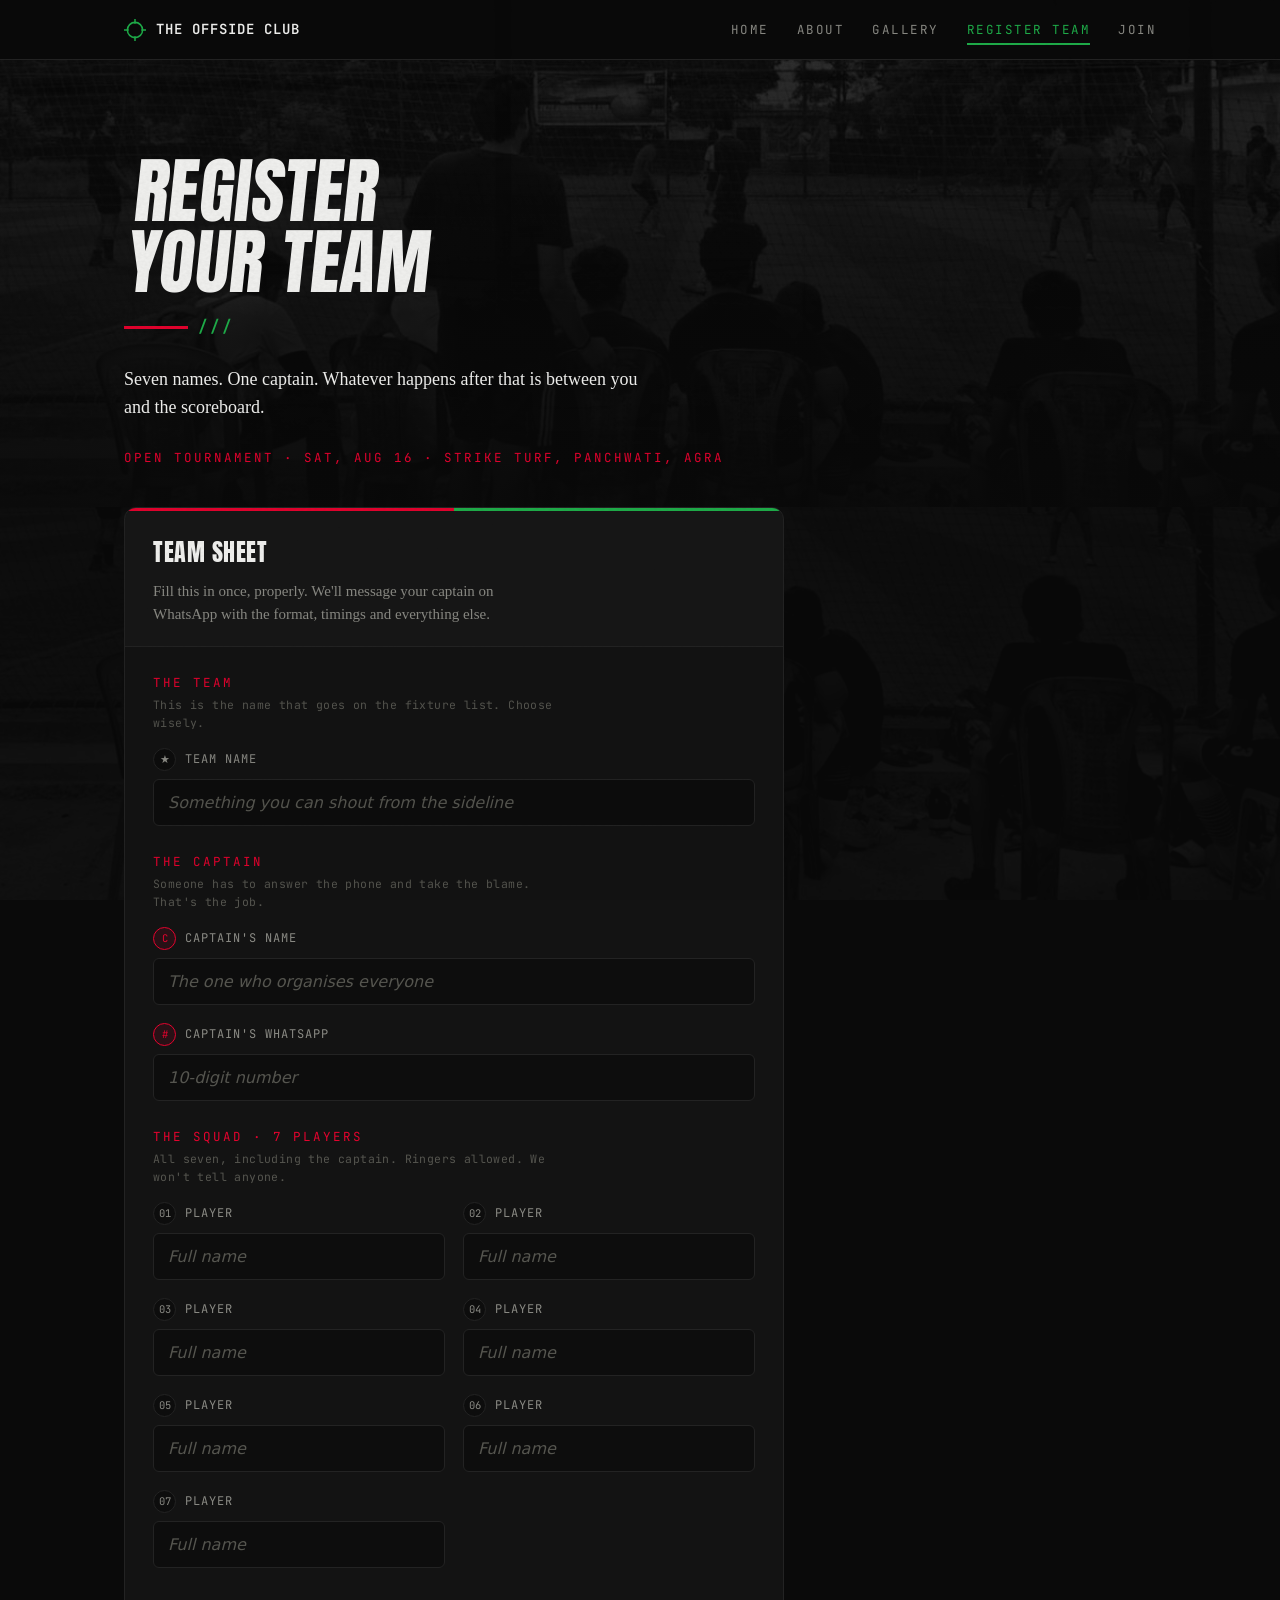
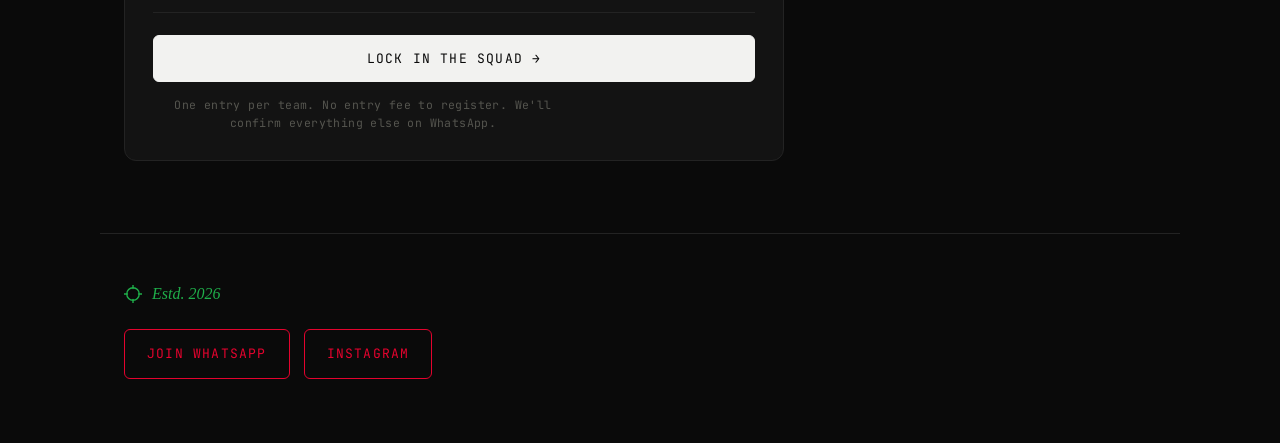
==== register-team.html @ a3da5d03 "The Offside Club website Static five-page site with a Supabase-backed admin panel.  - Home, About, G" ====
<!DOCTYPE html>
<html lang="en">
<head>
<meta charset="UTF-8">
<meta name="viewport" content="width=device-width, initial-scale=1.0">
<title>Register Your Team | The Offside Club</title>
<meta name="description" content="Register your team for The Offside Club Open Tournament, Saturday August 16, Strike Turf, Panchwati, Agra. All levels welcome.">
<link rel="stylesheet" href="style.css">
<script src="cms-config.js" defer></script>
<script src="cms.js" defer></script>
<script src="app.js" defer></script>
</head>
<body>

<svg class="grain" viewBox="0 0 400 400" preserveAspectRatio="none">
  <defs><filter id="grainF"><feTurbulence type="fractalNoise" baseFrequency="0.85" numOctaves="2" stitchTiles="stitch"/><feColorMatrix type="matrix" values="0 0 0 0 0  0 0 0 0 0  0 0 0 0 0  0 0 0 1 0"/></filter></defs>
  <rect width="400" height="400" filter="url(#grainF)"/>
</svg>

<nav class="nav">
  <div class="nav-inner">
    <a class="brand" href="index.html">
      <svg class="crosshair" width="22" height="22" viewBox="0 0 26 26" aria-hidden="true"><g stroke="#1FAE4A" stroke-width="1.8" stroke-linecap="round"><circle cx="13" cy="13" r="9" fill="none"/><line x1="13" y1="0" x2="13" y2="5"/><line x1="13" y1="21" x2="13" y2="26"/><line x1="0" y1="13" x2="5" y2="13"/><line x1="21" y1="13" x2="26" y2="13"/></g></svg>
      <span class="brand-word">THE OFFSIDE CLUB</span>
    </a>
    <button class="navtoggle" aria-label="Menu">☰</button>
    <ul class="navlinks">
      <li><a href="index.html">Home</a></li>
      <li><a href="about.html">About</a></li>
      <li><a href="gallery.html">Gallery</a></li>
      <li><a href="register-team.html" class="active">Register Team</a></li>
      <li><a href="join.html">Join</a></li>
    </ul>
  </div>
</nav>

<main>

<header class="hero">
 <div class="wrap">
  <h1 class="display" style="font-size:clamp(40px,7vw,72px);" data-cms-html="reg.h1">REGISTER<br>YOUR TEAM</h1>
  <div class="rule"><div class="bar"></div><span class="slash">///</span></div>
  <p class="lede" data-cms="reg.lede">Seven names. One captain. Whatever happens after that is between you and the scoreboard.</p>
  <span class="eyebrow hero-tag" data-cms="reg.tag">Open Tournament · Sat, Aug 16 · Strike Turf, Panchwati, Agra</span>
 </div>
</header>

<section class="wrap" style="border-bottom:none; padding-top:0;">
  <form class="form-shell" action="https://formspree.io/f/mykranqr" method="POST">

    <div class="form-head">
      <h2 data-cms="reg.form.title">TEAM SHEET</h2>
      <p data-cms="reg.form.p">Fill this in once, properly. We'll message your captain on WhatsApp with the format, timings and everything else.</p>
    </div>

    <div class="form-body">

      <div class="form-section">
        <span class="eyebrow" data-cms="reg.s1.eyebrow">The Team</span>
        <p class="hint" data-cms="reg.s1.hint">This is the name that goes on the fixture list. Choose wisely.</p>

        <div class="field">
          <label for="team"><span class="jersey">★</span> Team Name</label>
          <input type="text" id="team" name="team_name" placeholder="Something you can shout from the sideline" required>
        </div>
      </div>

      <div class="form-section">
        <span class="eyebrow" data-cms="reg.s2.eyebrow">The Captain</span>
        <p class="hint" data-cms="reg.s2.hint">Someone has to answer the phone and take the blame. That's the job.</p>

        <div class="field">
          <label for="captain_name"><span class="jersey armband">C</span> Captain's Name</label>
          <input type="text" id="captain_name" name="captain_name" placeholder="The one who organises everyone" required>
        </div>
        <div class="field">
          <label for="captain_whatsapp"><span class="jersey armband">#</span> Captain's WhatsApp</label>
          <input type="tel" id="captain_whatsapp" name="captain_whatsapp" inputmode="tel" autocomplete="tel" placeholder="10-digit number" required>
        </div>
      </div>

      <div class="form-section">
        <span class="eyebrow" data-cms="reg.s3.eyebrow">The Squad · 7 Players</span>
        <p class="hint" data-cms="reg.s3.hint">All seven, including the captain. Ringers allowed. We won't tell anyone.</p>

        <div class="squad-grid">
          <div class="field"><label for="p1"><span class="jersey">01</span> Player</label><input type="text" id="p1" name="player_1" placeholder="Full name" required></div>
          <div class="field"><label for="p2"><span class="jersey">02</span> Player</label><input type="text" id="p2" name="player_2" placeholder="Full name" required></div>
          <div class="field"><label for="p3"><span class="jersey">03</span> Player</label><input type="text" id="p3" name="player_3" placeholder="Full name" required></div>
          <div class="field"><label for="p4"><span class="jersey">04</span> Player</label><input type="text" id="p4" name="player_4" placeholder="Full name" required></div>
          <div class="field"><label for="p5"><span class="jersey">05</span> Player</label><input type="text" id="p5" name="player_5" placeholder="Full name" required></div>
          <div class="field"><label for="p6"><span class="jersey">06</span> Player</label><input type="text" id="p6" name="player_6" placeholder="Full name" required></div>
          <div class="field"><label for="p7"><span class="jersey">07</span> Player</label><input type="text" id="p7" name="player_7" placeholder="Full name" required></div>
        </div>
      </div>

      <div class="form-foot">
        <button type="submit" class="btn solid" data-cms="reg.btn">Lock In The Squad →</button>
        <p class="hint" data-cms="reg.note">One entry per team. No entry fee to register. We'll confirm everything else on WhatsApp.</p>
      </div>

    </div>
  </form>
</section>

</main>

<footer class="wrap">
  <div class="footer-signature">
    <svg width="18" height="18" viewBox="0 0 26 26" aria-hidden="true"><g stroke="#1FAE4A" stroke-width="2" stroke-linecap="round"><circle cx="13" cy="13" r="9" fill="none"/><line x1="13" y1="0" x2="13" y2="5"/><line x1="13" y1="21" x2="13" y2="26"/><line x1="0" y1="13" x2="5" y2="13"/><line x1="21" y1="13" x2="26" y2="13"/></g></svg>
    Estd. 2026
  </div>
  <div class="footer-links">
    <a class="btn" href="https://chat.whatsapp.com/CTaRtjwTQTb9jP2LODt9ru" target="_blank" rel="noopener">Join WhatsApp</a>
    <a class="btn" href="https://instagram.com/offsideclub.toc" target="_blank" rel="noopener">Instagram</a>
  </div>
</footer>

</body>
</html>
---- style.css ----
@import url('https://fonts.googleapis.com/css2?family=Anton&family=JetBrains+Mono:ital,wght@0,400;0,600;1,400&display=swap');

:root {
  --ink: #0A0A0A;
  --card: #131313;
  --red: #E4032E;
  --green: #1FAE4A;
  --chalk: #F2F2F0;
  --steel: #8a8a84;
  --steel-dim: #55554f;
  --border: #232323;
  --max: 1080px;
  --pad: 24px;
  --sect: 72px;
  --ease: cubic-bezier(0.22, 0.61, 0.36, 1);
  --sans: 'JetBrains Mono', ui-monospace, SFMono-Regular, Menlo, monospace;
  --ui: system-ui, -apple-system, 'Segoe UI', Roboto, sans-serif;
}

* { box-sizing: border-box; }
html { scroll-behavior: smooth; -webkit-text-size-adjust: 100%; }
section[id] { scroll-margin-top: 90px; }
body {
  margin: 0;
  background: var(--ink);
  color: var(--chalk);
  font-family: Georgia, 'Times New Roman', serif;
  line-height: 1.55;
  -webkit-font-smoothing: antialiased;
  position: relative;
  overflow-x: clip;
}

/* Site-wide photo wash. Deliberately very faint and fixed in place, so it
   reads as atmosphere behind the content rather than competing with text.
   Turn it up/down with the opacity, or delete this block to remove it. */
body::before {
  content: "";
  position: fixed; inset: 0;
  background: url('photos/hero-bg.jpg') center/cover no-repeat;
  filter: grayscale(1) contrast(1.05);
  opacity: 0.06;
  pointer-events: none;
  z-index: 0;
}
main, footer { position: relative; z-index: 1; }

/* film grain, sits over everything, decorative only */
.grain {
  position: fixed; inset: 0; width: 100%; height: 100%;
  pointer-events: none; z-index: 999; opacity: 0.05;
}

a { color: inherit; }

/* Horizontal padding only. Vertical padding is owned by section/header/footer.
   Using longhand keeps .wrap from clobbering their vertical rhythm. */
.wrap {
  max-width: var(--max);
  margin: 0 auto;
  padding-left: var(--pad);
  padding-right: var(--pad);
}

:focus-visible { outline: 2px solid var(--green); outline-offset: 3px; border-radius: 2px; }

/* ---------- Nav ---------- */
.nav {
  position: sticky; top: 0; z-index: 100;
  background: rgba(10,10,10,0.88);
  backdrop-filter: blur(6px);
  border-bottom: 1px solid var(--border);
  transition: border-color 0.3s, background 0.3s;
}
.nav.scrolled { background: rgba(10,10,10,0.96); border-bottom-color: #2e2e2e; }
.nav-inner {
  max-width: var(--max); margin: 0 auto;
  padding: 14px var(--pad);
  display: flex; align-items: center; justify-content: space-between;
}
.brand { display: flex; align-items: center; gap: 10px; text-decoration: none; }
.brand-word {
  font-family: var(--sans); font-weight: 600;
  font-size: 14px; letter-spacing: 1px; color: var(--chalk);
  transition: letter-spacing 0.3s var(--ease);
}
.brand:hover .brand-word { letter-spacing: 2px; }
.crosshair { flex-shrink: 0; transition: transform 0.5s var(--ease); }
.brand:hover .crosshair { transform: rotate(90deg); }
.crosshair.spin-in { animation: lockOn 0.9s ease-out; }
@keyframes lockOn {
  0% { opacity: 0; transform: scale(1.8); filter: drop-shadow(0 0 0 var(--green)); }
  60% { opacity: 1; transform: scale(0.92); filter: drop-shadow(0 0 6px var(--green)); }
  100% { opacity: 1; transform: scale(1); filter: drop-shadow(0 0 0 var(--green)); }
}

.navlinks { display: flex; gap: 28px; list-style: none; margin: 0; padding: 0; }
.navlinks a {
  position: relative;
  font-family: var(--sans); font-size: 12.5px;
  letter-spacing: 1.5px; text-decoration: none; color: var(--steel);
  text-transform: uppercase; transition: color 0.2s;
  padding: 6px 0; display: inline-block;
}
.navlinks a::after {
  content: ""; position: absolute; left: 0; bottom: 0;
  height: 2px; width: 100%; background: var(--red);
  transform: scaleX(0); transform-origin: right;
  transition: transform 0.3s var(--ease);
}
.navlinks a:hover::after { transform: scaleX(1); transform-origin: left; }
.navlinks a:hover { color: var(--chalk); }
.navlinks a.active { color: var(--green); }
.navlinks a.active::after { background: var(--green); transform: scaleX(1); }

.navtoggle {
  display: none; background: none; border: none; color: var(--chalk);
  font-size: 20px; cursor: pointer; line-height: 1;
  width: 44px; height: 44px; margin-right: -10px;
  align-items: center; justify-content: center;
}

@media (max-width: 720px) {
  .navlinks {
    position: absolute; top: 100%; left: 0; right: 0;
    background: rgba(10,10,10,0.98);
    border-bottom: 1px solid var(--border);
    flex-direction: column; padding: 8px var(--pad) 18px; gap: 0;
    display: none;
  }
  .navlinks.open { display: flex; animation: navDrop 0.28s var(--ease); }
  .navlinks li { border-bottom: 1px solid var(--border); }
  .navlinks li:last-child { border-bottom: none; }
  .navlinks a { padding: 14px 0; width: 100%; font-size: 13.5px; }
  .navlinks a::after { display: none; }
  .navtoggle { display: inline-flex; }
}
@keyframes navDrop { from { opacity: 0; transform: translateY(-8px); } to { opacity: 1; transform: none; } }

/* ---------- Type ---------- */
h1, h2, h3 { font-family: 'Anton', sans-serif; font-weight: 400; margin: 0; letter-spacing: 0.5px; }
.display {
  font-size: clamp(44px, 9vw, 96px);
  line-height: 0.98;
  transform: skewX(-6deg);
  transform-origin: 0% 100%;
  /* block + fit-content, not inline-block: as inline-block it shares a line
     box with a preceding .eyebrow span and gets shoved to the right */
  display: block;
  width: fit-content;
  max-width: 100%;
}
.eyebrow {
  display: block;
  font-family: var(--sans); font-size: 12.5px;
  letter-spacing: 2px; text-transform: uppercase; color: var(--red);
}
.rule { display: flex; align-items: center; gap: 10px; margin: 18px 0 26px; }
.rule .bar { width: 64px; height: 3px; background: var(--red); flex-shrink: 0; }
.rule .slash { font-family: var(--sans); color: var(--green); font-weight: 600; letter-spacing: 2px; }

p { color: var(--steel); max-width: 60ch; }
p.lede { color: var(--chalk); font-size: 18px; }

/* ---------- Buttons ---------- */
.btn {
  display: inline-flex; align-items: center; justify-content: center; gap: 8px;
  font-family: var(--sans); font-size: 13px; letter-spacing: 1.2px;
  text-transform: uppercase; text-decoration: none; padding: 14px 22px;
  min-height: 46px;
  border-radius: 6px; border: 1.5px solid var(--red); color: var(--red);
  cursor: pointer;
  /* the fill is a background layer, not a pseudo-element, so button text
     always paints on top of it */
  background-color: transparent;
  background-image: linear-gradient(var(--red), var(--red));
  background-repeat: no-repeat;
  background-position: left center;
  background-size: 0% 100%;
  transition: background-size 0.32s var(--ease), color 0.25s var(--ease),
              border-color 0.25s var(--ease), transform 0.25s var(--ease),
              box-shadow 0.25s var(--ease);
}
.btn:hover, .btn:focus-visible {
  color: var(--ink); background-size: 100% 100%;
  transform: translateY(-2px); box-shadow: 0 8px 20px rgba(228,3,46,0.18);
}
.btn:active { transform: translateY(0); }
.btn.solid {
  background-color: var(--chalk); color: var(--ink); border-color: var(--chalk);
  background-image: linear-gradient(var(--green), var(--green));
}
.btn.solid:hover, .btn.solid:focus-visible {
  border-color: var(--green); color: var(--ink);
  box-shadow: 0 8px 20px rgba(31,174,74,0.22);
}
.btn-row { display: flex; gap: 14px; flex-wrap: wrap; margin-top: 28px; }

/* ---------- Sections ---------- */
section { padding-top: var(--sect); padding-bottom: var(--sect); border-bottom: 1px solid var(--border); }
section:last-of-type { border-bottom: none; }
.hero {
  position: relative;
  overflow: hidden;
  padding-top: 96px;
  /* deliberately less than --sect: the following section adds its own
     72px top padding, and 72+72 leaves a dead gap under the hero */
  padding-bottom: 40px;
}
/* Two layers: your own photo on top, pitch markings underneath. Until
   photos/hero-bg.jpg exists the first layer simply doesn't paint and the
   pitch shows through, so the hero is never blank. */
.hero::before {
  content: "";
  position: absolute; inset: 0;
  /* --hero-img is set by cms.js when an admin uploads a header image;
     it falls back to the bundled photo when unset */
  background-image: var(--hero-img, url('photos/hero-bg.jpg')), url('pitch.svg');
  background-size: cover, cover;
  /* photo is portrait, so bias the crop downward toward the players
     and the chairs rather than centring on empty sky/netting */
  background-position: center 62%, center;
  background-repeat: no-repeat, no-repeat;
  opacity: 0.4;
}
.hero::after {
  content: "";
  position: absolute; inset: 0;
  background: linear-gradient(180deg, rgba(10,10,10,0.5) 0%, rgba(10,10,10,0.94) 100%);
}
/* lift hero content above the ::before image and ::after gradient.
   Covers both markup shapes in use: <header class="hero"><div class="wrap">
   and <header class="hero wrap"> with content as direct children. */
.hero > * { position: relative; z-index: 1; }
.hero .wrap { position: relative; z-index: 1; }
.hero-tag { display: block; margin-top: 26px; }

.stats {
  display: flex; gap: 32px; flex-wrap: wrap; margin-top: 36px;
  font-family: var(--sans); font-size: 13px; color: var(--steel);
}
.stats b { color: var(--chalk); font-size: 15px; font-variant-numeric: tabular-nums; }

.card {
  position: relative; overflow: hidden;
  background: var(--card); border: 1px solid var(--border); border-radius: 10px;
  padding: 28px;
  transition: transform 0.3s var(--ease), border-color 0.3s, background 0.3s;
}
/* thin red edge wipes across the top on hover */
.card::before {
  content: ""; position: absolute; top: 0; left: 0; right: 0; height: 2px;
  background: linear-gradient(90deg, var(--red), var(--green));
  transform: scaleX(0); transform-origin: left;
  transition: transform 0.45s var(--ease);
}
.grid-3 .card:hover { transform: translateY(-6px); border-color: #333; background: #171717; }
.grid-3 .card:hover::before { transform: scaleX(1); }

.grid-3 { display: grid; grid-template-columns: repeat(3, 1fr); gap: 18px; }
.split-2 { display: grid; grid-template-columns: 1fr 1fr; gap: 36px; align-items: center; }
.split-2 img { width: 100%; border-radius: 10px; display: block; }
.media-zoom { overflow: hidden; border-radius: 10px; display: block; }
.media-zoom img { transition: transform 0.7s var(--ease); }
.media-zoom:hover img { transform: scale(1.04); }

/* ---------- Story (About) ---------- */
.story p { max-width: 68ch; font-size: 17.5px; line-height: 1.68; color: #c9c9c3; }
.story p + p { margin-top: 20px; }
.story .opening { color: var(--chalk); font-size: 20px; line-height: 1.6; }

.pullquote {
  margin: 44px 0;
  padding: 6px 0 6px 26px;
  border-left: 3px solid var(--red);
}
.pullquote span {
  font-family: 'Anton', sans-serif; font-weight: 400;
  font-size: clamp(26px, 4.2vw, 40px); line-height: 1.18;
  color: var(--chalk); display: block; transform: skewX(-6deg);
  transform-origin: 0% 100%; letter-spacing: 0.5px;
  /* em, not ch. ch would resolve against the parent's serif body font
     and squeeze this into a narrow column */
  max-width: 17em;
  text-wrap: balance;
}

/* numbered story rows: index on the left, content on the right */
.story-row {
  display: grid; grid-template-columns: 92px 1fr; gap: 0 28px;
  padding: 32px 0; border-top: 1px solid var(--border);
}
.story-row:last-child { border-bottom: 1px solid var(--border); }
.story-row .num {
  font-family: var(--sans); font-size: 13px; letter-spacing: 2px;
  color: var(--red); padding-top: 6px;
}
.story-row h3 { font-size: 27px; color: var(--chalk); margin-bottom: 10px; }
.story-row p { margin: 0; max-width: 62ch; }
.story-row:hover .num { color: var(--green); }
.story-row .num { transition: color 0.3s; }

.closing {
  margin-top: 52px; padding: 32px; border: 1px solid var(--border);
  border-radius: 10px; background: var(--card);
}
.closing p { max-width: 60ch; }
.closing p:last-of-type { margin-bottom: 0; }

@media (max-width: 720px) {
  .story-row { grid-template-columns: 1fr; gap: 6px; padding: 26px 0; }
  .story-row .num { padding-top: 0; }
  .story .opening { font-size: 18.5px; }
  .story p { font-size: 16.5px; }
  .pullquote { margin: 34px 0; padding-left: 18px; }
  .pullquote span { max-width: none; }
  .closing { padding: 24px; }
}

/* ---------- Footer ---------- */
footer { padding-top: 48px; padding-bottom: 64px; border-top: 1px solid var(--border); }
.footer-signature {
  display: flex; align-items: center; gap: 10px;
  font-family: Georgia, serif; font-style: italic; color: var(--green); font-size: 16px;
}
.footer-links { display: flex; gap: 14px; margin-top: 22px; flex-wrap: wrap; }

/* ---------- Gallery ---------- */
.gallery-grid { display: grid; grid-template-columns: repeat(3, 1fr); gap: 12px; margin-top: 32px; }
.photo {
  position: relative; aspect-ratio: 1; overflow: hidden; border-radius: 6px; background: var(--card);
  cursor: zoom-in;
}
.photo img {
  width: 100%; height: 100%; object-fit: cover; display: block;
  transition: transform 0.6s var(--ease), filter 0.4s;
  filter: saturate(0.75);
}
.photo:hover img { transform: scale(1.06); filter: saturate(1.1); }
.photo .dl {
  position: absolute; right: 8px; bottom: 8px; width: 40px; height: 40px;
  border-radius: 50%; background: rgba(10,10,10,0.78); border: 1px solid var(--border);
  display: flex; align-items: center; justify-content: center; text-decoration: none;
  color: var(--chalk); font-size: 15px;
  opacity: 0; transform: translateY(6px);
  transition: opacity 0.25s, transform 0.25s var(--ease), background 0.2s;
}
.photo:hover .dl, .photo .dl:focus-visible { opacity: 1; transform: none; }
.photo .dl:hover { background: var(--green); color: var(--ink); }
.empty-state {
  text-align: center; padding: 60px 24px; border: 1px dashed var(--border); border-radius: 10px; margin-top: 24px;
}

/* lightbox */
.lightbox {
  position: fixed; inset: 0; z-index: 1000;
  background: rgba(6,6,6,0.94);
  display: flex; align-items: center; justify-content: center;
  padding: 24px;
  opacity: 0; pointer-events: none;
  transition: opacity 0.25s;
}
.lightbox.open { opacity: 1; pointer-events: auto; }
.lightbox img {
  max-width: 100%; max-height: 88vh; border-radius: 8px; display: block;
  transform: scale(0.97); transition: transform 0.3s var(--ease);
}
.lightbox.open img { transform: none; }
.lightbox-close {
  position: absolute; top: 18px; right: 18px;
  width: 44px; height: 44px; border-radius: 50%;
  background: rgba(255,255,255,0.08); border: 1px solid var(--border);
  color: var(--chalk); font-size: 20px; cursor: pointer;
  display: flex; align-items: center; justify-content: center;
}
.lightbox-close:hover { background: var(--red); }

/* ---------- Form ---------- */
.field { margin-bottom: 18px; display: flex; flex-direction: column; gap: 8px; }
.field label { font-family: var(--sans); font-size: 12px; letter-spacing: 1px; color: var(--steel); text-transform: uppercase; }
.field input, .field select {
  background: #0d0d0d; border: 1px solid var(--border); border-radius: 6px;
  padding: 13px 14px; color: var(--chalk);
  font-family: var(--ui);
  font-size: 16px; /* 16px keeps iOS Safari from zooming the page on focus */
  width: 100%;
  transition: border-color 0.2s, background 0.2s;
}
.field input:hover, .field select:hover { border-color: #3a3a3a; }
.field input:focus, .field select:focus {
  outline: none; border-color: var(--green); background: #101010;
  box-shadow: 0 0 0 3px rgba(31,174,74,0.15);
}
.field select { appearance: none; -webkit-appearance: none; cursor: pointer;
  background-image: linear-gradient(45deg, transparent 50%, var(--steel) 50%), linear-gradient(135deg, var(--steel) 50%, transparent 50%);
  background-position: calc(100% - 18px) 50%, calc(100% - 13px) 50%;
  background-size: 5px 5px, 5px 5px; background-repeat: no-repeat;
  padding-right: 38px;
}
.squad-grid { display: grid; grid-template-columns: 1fr 1fr; gap: 0 18px; }
.field input::placeholder { color: var(--steel-dim); font-style: italic; }

/* ---------- Form shell: team-sheet styling ---------- */
.form-shell {
  position: relative; max-width: 660px;
  background: var(--card); border: 1px solid var(--border);
  border-radius: 12px; overflow: hidden;
}
/* club colours as a kit stripe across the top */
.form-shell::before {
  content: ""; position: absolute; top: 0; left: 0; right: 0; height: 3px;
  background: linear-gradient(90deg, var(--red) 0 50%, var(--green) 50% 100%);
}
.form-head {
  padding: 26px 28px 20px; border-bottom: 1px solid var(--border);
  background: rgba(255,255,255,0.015);
}
.form-head h2 { font-size: 24px; color: var(--chalk); }
.form-head p { margin: 8px 0 0; font-size: 15px; max-width: 48ch; }
.form-body { padding: 26px 28px 28px; }

.form-section { margin-top: 26px; }
.form-section:first-child { margin-top: 0; }
.form-section > .eyebrow { margin-bottom: 4px; }
.form-section > .hint { margin: 0 0 16px; }
.hint {
  font-family: var(--sans); font-size: 11.5px; letter-spacing: 0.4px;
  color: var(--steel-dim); text-transform: none; font-style: normal;
}

/* numbered slot badge inside each label */
.field label { display: flex; align-items: center; gap: 9px; }
.jersey {
  display: inline-flex; align-items: center; justify-content: center;
  width: 23px; height: 23px; border-radius: 50%; flex-shrink: 0;
  border: 1px solid var(--border); background: #0d0d0d;
  font-size: 10.5px; letter-spacing: 0; color: var(--steel);
  transition: color 0.2s, border-color 0.2s, background 0.2s;
}
.field:focus-within .jersey { color: var(--green); border-color: var(--green); background: rgba(31,174,74,0.12); }
.field:focus-within > label { color: var(--chalk); }
.jersey.armband { border-color: var(--red); color: var(--red); background: rgba(228,3,46,0.1); }

.form-foot {
  margin-top: 26px; padding-top: 22px; border-top: 1px solid var(--border);
}
.form-foot .btn { width: 100%; }
.form-foot .hint { margin: 14px 0 0; text-align: center; }

/* ---------- Step timeline ---------- */
.steps { list-style: none; padding: 0; margin: 28px 0 0; counter-reset: step; }
.steps li {
  position: relative; padding: 0 0 26px 50px; counter-increment: step;
}
.steps li::before {
  content: "0" counter(step);
  position: absolute; left: 0; top: -1px;
  font-family: var(--sans); font-size: 13px; color: var(--red);
}
.steps li::after {
  content: ""; position: absolute; left: 12px; top: 22px; bottom: 0;
  width: 1px; background: var(--border);
}
.steps li:last-child { padding-bottom: 0; }
.steps li:last-child::after { display: none; }
.steps b {
  display: block; color: var(--chalk); font-family: var(--sans);
  font-size: 13px; letter-spacing: 1px; text-transform: uppercase; margin-bottom: 5px;
}
.steps p { margin: 0; font-size: 15.5px; }

@media (max-width: 560px) {
  .form-head { padding: 22px 20px 18px; }
  .form-body { padding: 22px 20px 24px; }
}

/* ---------- Scroll reveal (attributes are added by app.js, so no-JS stays visible) ---------- */
[data-reveal] {
  opacity: 0;
  transform: translateY(20px);
  transition: opacity 0.65s var(--ease), transform 0.65s var(--ease);
  transition-delay: var(--d, 0ms);
}
[data-reveal].in { opacity: 1; transform: none; }
/* .display carries a permanent skew, keep it through the reveal */
.display[data-reveal] { transform: skewX(-6deg) translateY(20px); }
.display[data-reveal].in { transform: skewX(-6deg); }
/* the red rule draws itself out */
.rule[data-reveal] .bar { width: 0; transition: width 0.6s var(--ease) 0.18s; }
.rule[data-reveal].in .bar { width: 64px; }

/* ---------- Responsive ---------- */
@media (max-width: 900px) {
  .split-2 { gap: 28px; }
}
@media (max-width: 720px) {
  :root { --pad: 20px; --sect: 52px; }
  .hero { padding-top: 56px; }
  .grid-3 { grid-template-columns: 1fr; }
  .split-2 { grid-template-columns: 1fr; }
  .gallery-grid { grid-template-columns: repeat(2, 1fr); gap: 10px; }
  .stats { gap: 14px 28px; }
  p.lede { font-size: 17px; }
  .btn-row { gap: 10px; }
  .btn { width: 100%; }
  .footer-links .btn { width: auto; flex: 1 1 auto; }
  /* touch devices have no hover, keep the download affordance visible */
  .photo .dl { opacity: 1; transform: none; }
}
@media (max-width: 560px) {
  .squad-grid { grid-template-columns: 1fr; }
  .card { padding: 22px; }
  .lightbox { padding: 12px; }
}

/* ---------- Motion preferences ---------- */
@media (prefers-reduced-motion: reduce) {
  html { scroll-behavior: auto; }
  *, *::before, *::after {
    animation-duration: 0.001ms !important;
    animation-iteration-count: 1 !important;
    transition-duration: 0.001ms !important;
    scroll-behavior: auto !important;
  }
  [data-reveal] { opacity: 1; transform: none; }
  .display[data-reveal] { transform: skewX(-6deg); }
  .rule[data-reveal] .bar { width: 64px; }
}
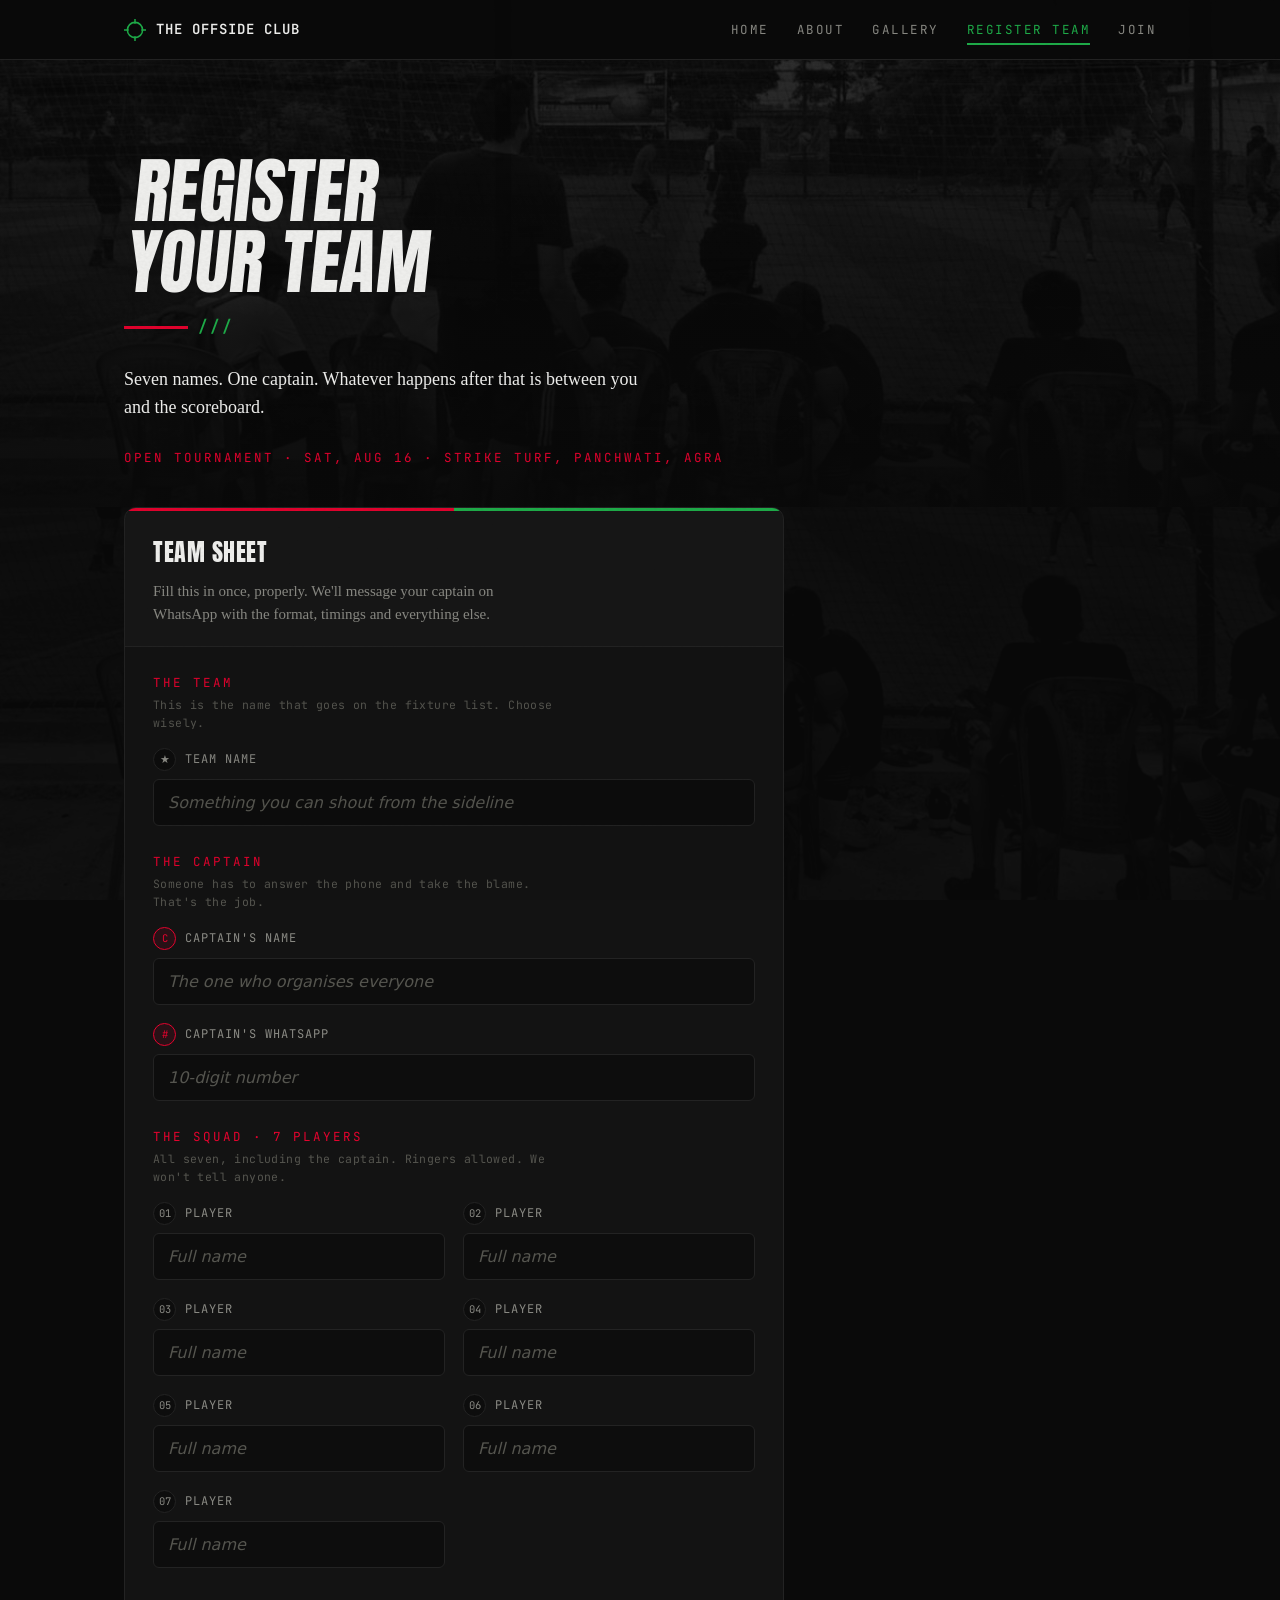
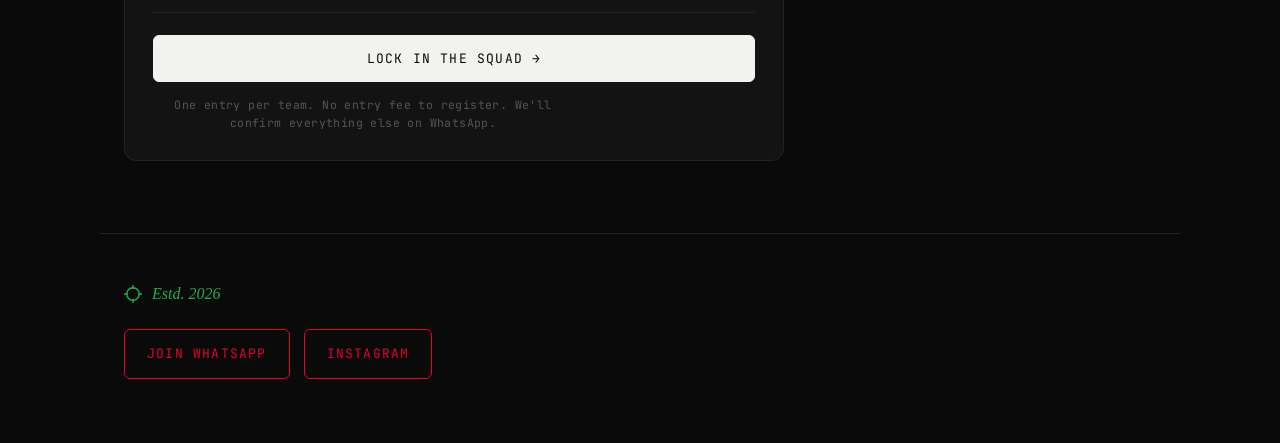
==== commit fdb8898f: "Add adjustable squad size to the admin panel The team registration form's player boxes can now be ad" ====
--- a/register-team.html
+++ b/register-team.html
@@ -83,7 +83,9 @@
         <span class="eyebrow" data-cms="reg.s3.eyebrow">The Squad · 7 Players</span>
         <p class="hint" data-cms="reg.s3.hint">All seven, including the captain. Ringers allowed. We won't tell anyone.</p>
 
-        <div class="squad-grid">
+        <!-- The seven boxes below are the default. The admin panel can add or
+             remove boxes; cms.js adjusts this list on load. -->
+        <div class="squad-grid" id="squadGrid">
           <div class="field"><label for="p1"><span class="jersey">01</span> Player</label><input type="text" id="p1" name="player_1" placeholder="Full name" required></div>
           <div class="field"><label for="p2"><span class="jersey">02</span> Player</label><input type="text" id="p2" name="player_2" placeholder="Full name" required></div>
           <div class="field"><label for="p3"><span class="jersey">03</span> Player</label><input type="text" id="p3" name="player_3" placeholder="Full name" required></div>
